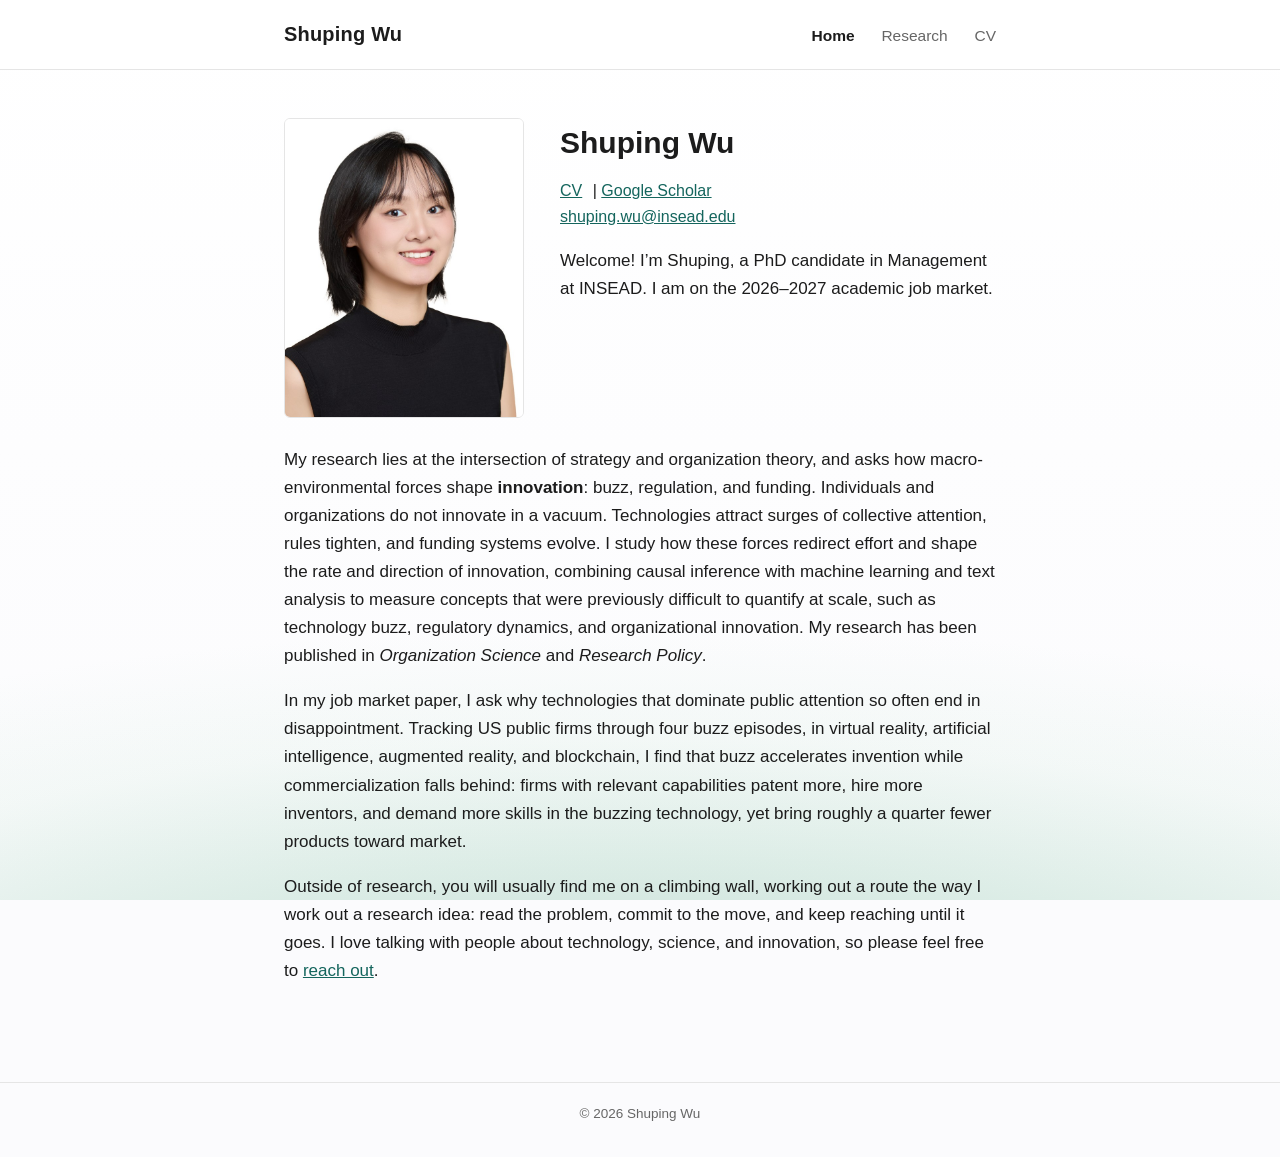
==== index.html @ 80a98ffb "Add files via upload" ====
<!DOCTYPE html>
<html lang="en">
<head>
  <meta charset="UTF-8">
  <meta name="viewport" content="width=device-width, initial-scale=1">
  <title>Shuping Wu</title>
  <meta name="description" content="Shuping Wu — PhD candidate in Management at INSEAD. Research on buzz, regulation, and funding in innovation.">
  <link rel="stylesheet" href="style.css">
</head>
<body>
  <nav>
    <div class="nav-inner">
      <a class="nav-name" href="index.html">Shuping Wu</a>
      <span class="nav-links">
        <a class="active" href="index.html">Home</a>
        <a href="research.html">Research</a>
        <a href="cv.html">CV</a>
      </span>
    </div>
  </nav>

  <main>
    <div class="home-header">
      <img class="headshot" src="photo.jpg" alt="Shuping Wu">
      <div class="home-intro">
        <h1>Shuping Wu</h1>
        <p class="contact-line">
          <a href="cv.html">CV</a> |
          <a href="https://scholar.google.com/citations?user=YOUR_SCHOLAR_ID">Google Scholar</a><br>
          <a href="mailto:shuping.wu@insead.edu">shuping.wu@insead.edu</a>
        </p>
        <p>Welcome! I&rsquo;m Shuping, a PhD candidate in Management at INSEAD. I am on the 2026&ndash;2027 academic job market.</p>
      </div>
    </div>

    <p>My research lies at the intersection of strategy and organization theory, and asks how macro-environmental forces shape <strong>innovation</strong>: buzz, regulation, and funding. Individuals and organizations do not innovate in a vacuum. Technologies attract surges of collective attention, rules tighten, and funding systems evolve. I study how these forces redirect effort and shape the rate and direction of innovation, combining causal inference with machine learning and text analysis to measure concepts that were previously difficult to quantify at scale, such as technology buzz, regulatory dynamics, and organizational innovation. My research has been published in <em>Organization Science</em> and <em>Research Policy</em>.</p>

    <p>In my job market paper, I ask why technologies that dominate public attention so often end in disappointment. Tracking US public firms through four buzz episodes, in virtual reality, artificial intelligence, augmented reality, and blockchain, I find that buzz accelerates invention while commercialization falls behind: firms with relevant capabilities patent more, hire more inventors, and demand more skills in the buzzing technology, yet bring roughly a quarter fewer products toward market.</p>

    <p>Outside of research, you will usually find me on a climbing wall, working out a route the way I work out a research idea: read the problem, commit to the move, and keep reaching until it goes. I love talking with people about technology, science, and innovation, so please feel free to <a href="mailto:shuping.wu@insead.edu">reach out</a>.</p>
  </main>

  <footer>&copy; 2026 Shuping Wu</footer>
</body>
</html>
---- style.css ----
/* Shuping Wu — personal academic site */
:root {
  --text: #1c1c1c;
  --muted: #666;
  --accent: #14655d;
  --rule: #e5e5e5;
  --bg: #ffffff;
}

* { box-sizing: border-box; }

body {
  margin: 0;
  font-family: -apple-system, BlinkMacSystemFont, "Segoe UI", Helvetica, Arial, sans-serif;
  font-size: 17px;
  line-height: 1.65;
  color: var(--text);
  background: #fbfbfd; /* Apple's near-white */
}

/* Apple-style gradient: one smooth green wash rising from the bottom of the
   viewport, dissolving into near-white before it reaches the text. */
body::before {
  content: "";
  position: fixed;
  inset: 0;
  z-index: -1;
  pointer-events: none;
  background:
    radial-gradient(140% 62% at 50% 118%,
      rgba(64, 145, 118, 0.34) 0%,     /* deep sea green */
      rgba(122, 191, 158, 0.24) 36%,   /* jade */
      rgba(190, 226, 205, 0.14) 58%,   /* pale mint */
      rgba(251, 251, 253, 0) 78%),
    linear-gradient(180deg, #ffffff 0%, #fbfbfd 100%);
}

/* ---------- Navigation ---------- */
nav {
  border-bottom: 1px solid var(--rule);
  background: rgba(255, 255, 255, 0.85);
}
.nav-inner {
  max-width: 760px;
  margin: 0 auto;
  padding: 18px 24px;
  display: flex;
  align-items: baseline;
  justify-content: space-between;
  flex-wrap: wrap;
  gap: 8px;
}
.nav-name {
  font-size: 20px;
  font-weight: 600;
  color: var(--text);
  text-decoration: none;
  letter-spacing: 0.2px;
}
.nav-links a {
  color: var(--muted);
  text-decoration: none;
  margin-left: 22px;
  font-size: 15.5px;
}
.nav-links a:hover { color: var(--accent); }
.nav-links a.active { color: var(--text); font-weight: 600; }

/* ---------- Layout ---------- */
main {
  max-width: 760px;
  margin: 0 auto;
  padding: 48px 24px 80px;
}

h1 { font-size: 30px; font-weight: 700; margin: 0 0 6px; }
h2 {
  font-size: 21px;
  font-weight: 650;
  margin: 40px 0 12px;
  padding-bottom: 6px;
  border-bottom: 1px solid var(--rule);
}
a { color: var(--accent); }
a:hover { text-decoration: underline; }
.muted { color: var(--muted); }

/* ---------- Home ---------- */
.home-header {
  display: flex;
  gap: 36px;
  align-items: flex-start;
  flex-wrap: wrap;
  margin-bottom: 28px;
}
.headshot {
  width: 240px;
  height: 300px;
  object-fit: cover;
  object-position: center 22%;
  border-radius: 6px;
  flex-shrink: 0;
  background: #fff;
  border: 1px solid var(--rule);
}
.home-intro { flex: 1; min-width: 260px; }
.contact-line { margin: 10px 0 0; font-size: 16px; }
.contact-line a { margin-right: 6px; }

/* ---------- Research ---------- */
.paper { margin-bottom: 26px; }
.paper-title { font-weight: 650; }
.paper-authors { color: var(--muted); font-size: 15.5px; }
.paper-status { font-size: 15.5px; font-style: italic; }
.paper-desc { margin: 6px 0 0; font-size: 16px; }

/* ---------- CV embed ---------- */
.cv-frame {
  width: 100%;
  height: 82vh;
  min-height: 600px;
  border: 1px solid var(--rule);
  border-radius: 6px;
  background: #fff;
}
.cv-actions { margin: 14px 0 22px; }

/* ---------- Footer ---------- */
footer {
  border-top: 1px solid var(--rule);
  color: var(--muted);
  font-size: 13.5px;
  text-align: center;
  padding: 20px 0 32px;
}

@media (max-width: 620px) {
  .home-header { flex-direction: column; align-items: center; text-align: center; }
  .nav-links a { margin-left: 14px; }
}
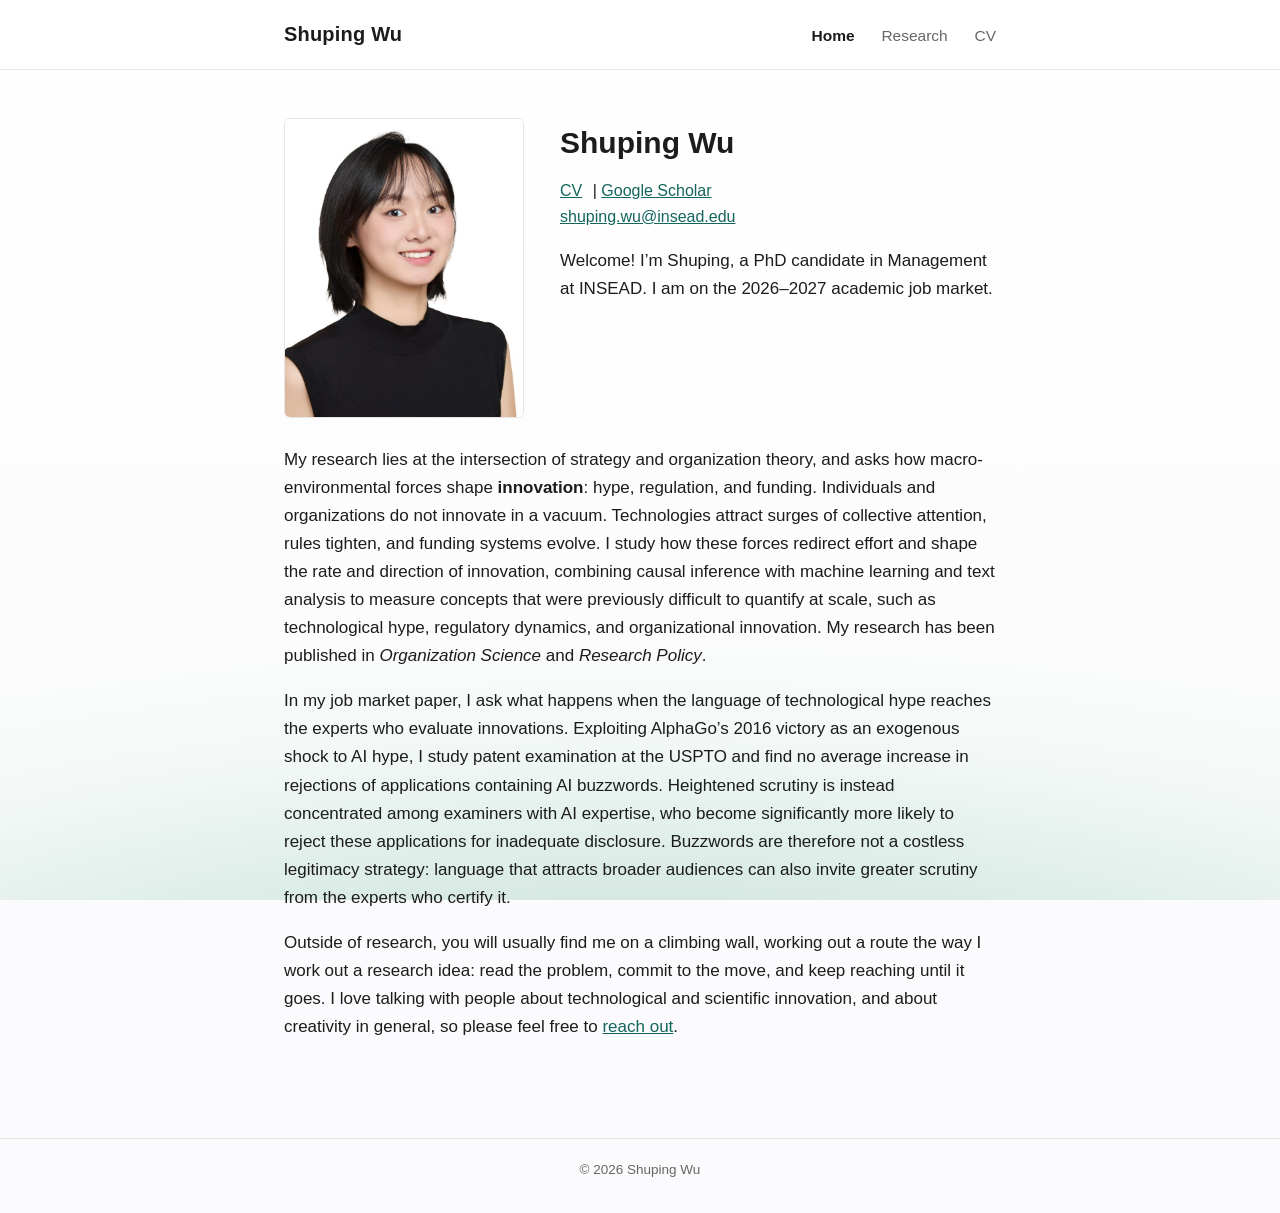
==== commit f0b15eb4: "Add files via upload" ====
--- a/index.html
+++ b/index.html
@@ -3,9 +3,43 @@
 <head>
   <meta charset="UTF-8">
   <meta name="viewport" content="width=device-width, initial-scale=1">
-  <title>Shuping Wu</title>
-  <meta name="description" content="Shuping Wu — PhD candidate in Management at INSEAD. Research on buzz, regulation, and funding in innovation.">
+  <title>Shuping Wu | PhD Candidate in Management, INSEAD</title>
+  <meta name="description" content="Shuping Wu is a PhD candidate in Management at INSEAD on the 2026-2027 academic job market. Her research studies how hype, regulation, and funding shape innovation, published in Organization Science and Research Policy.">
+  <link rel="canonical" href="https://www.shupingwu.com/">
+  <meta property="og:type" content="profile">
+  <meta property="og:title" content="Shuping Wu | PhD Candidate in Management, INSEAD">
+  <meta property="og:description" content="PhD candidate in Management at INSEAD studying how hype, regulation, and funding shape innovation.">
+  <meta property="og:url" content="https://www.shupingwu.com/">
+  <meta property="og:image" content="https://www.shupingwu.com/photo.jpg">
+  <meta name="twitter:card" content="summary">
   <link rel="stylesheet" href="style.css">
+  <script type="application/ld+json">
+  {
+    "@context": "https://schema.org",
+    "@type": "Person",
+    "name": "Shuping Wu",
+    "givenName": "Shuping",
+    "familyName": "Wu",
+    "url": "https://www.shupingwu.com/",
+    "image": "https://www.shupingwu.com/photo.jpg",
+    "email": "mailto:shuping.wu@insead.edu",
+    "jobTitle": "PhD Candidate in Management",
+    "affiliation": {
+      "@type": "CollegeOrUniversity",
+      "name": "INSEAD",
+      "url": "https://www.insead.edu/"
+    },
+    "alumniOf": [
+      { "@type": "CollegeOrUniversity", "name": "ESSEC Business School" },
+      { "@type": "CollegeOrUniversity", "name": "Beijing Foreign Studies University" }
+    ],
+    "knowsAbout": ["Innovation", "Strategy", "Organization Theory", "Technological Hype", "Patents", "Regulation", "Science of Science"],
+    "sameAs": [
+      "https://scholar.google.com/citations?user=YOUR_SCHOLAR_ID",
+      "https://www.linkedin.com/in/YOUR_LINKEDIN"
+    ]
+  }
+  </script>
 </head>
 <body>
   <nav>
@@ -33,11 +67,11 @@
       </div>
     </div>
 
-    <p>My research lies at the intersection of strategy and organization theory, and asks how macro-environmental forces shape <strong>innovation</strong>: buzz, regulation, and funding. Individuals and organizations do not innovate in a vacuum. Technologies attract surges of collective attention, rules tighten, and funding systems evolve. I study how these forces redirect effort and shape the rate and direction of innovation, combining causal inference with machine learning and text analysis to measure concepts that were previously difficult to quantify at scale, such as technology buzz, regulatory dynamics, and organizational innovation. My research has been published in <em>Organization Science</em> and <em>Research Policy</em>.</p>
+    <p>My research lies at the intersection of strategy and organization theory, and asks how macro-environmental forces shape <strong>innovation</strong>: hype, regulation, and funding. Individuals and organizations do not innovate in a vacuum. Technologies attract surges of collective attention, rules tighten, and funding systems evolve. I study how these forces redirect effort and shape the rate and direction of innovation, combining causal inference with machine learning and text analysis to measure concepts that were previously difficult to quantify at scale, such as technological hype, regulatory dynamics, and organizational innovation. My research has been published in <em>Organization Science</em> and <em>Research Policy</em>.</p>
 
-    <p>In my job market paper, I ask why technologies that dominate public attention so often end in disappointment. Tracking US public firms through four buzz episodes, in virtual reality, artificial intelligence, augmented reality, and blockchain, I find that buzz accelerates invention while commercialization falls behind: firms with relevant capabilities patent more, hire more inventors, and demand more skills in the buzzing technology, yet bring roughly a quarter fewer products toward market.</p>
+    <p>In my job market paper, I ask what happens when the language of technological hype reaches the experts who evaluate innovations. Exploiting AlphaGo&rsquo;s 2016 victory as an exogenous shock to AI hype, I study patent examination at the USPTO and find no average increase in rejections of applications containing AI buzzwords. Heightened scrutiny is instead concentrated among examiners with AI expertise, who become significantly more likely to reject these applications for inadequate disclosure. Buzzwords are therefore not a costless legitimacy strategy: language that attracts broader audiences can also invite greater scrutiny from the experts who certify it.</p>
 
-    <p>Outside of research, you will usually find me on a climbing wall, working out a route the way I work out a research idea: read the problem, commit to the move, and keep reaching until it goes. I love talking with people about technology, science, and innovation, so please feel free to <a href="mailto:shuping.wu@insead.edu">reach out</a>.</p>
+    <p>Outside of research, you will usually find me on a climbing wall, working out a route the way I work out a research idea: read the problem, commit to the move, and keep reaching until it goes. I love talking with people about technological and scientific innovation, and about creativity in general, so please feel free to <a href="mailto:shuping.wu@insead.edu">reach out</a>.</p>
   </main>
 
   <footer>&copy; 2026 Shuping Wu</footer>
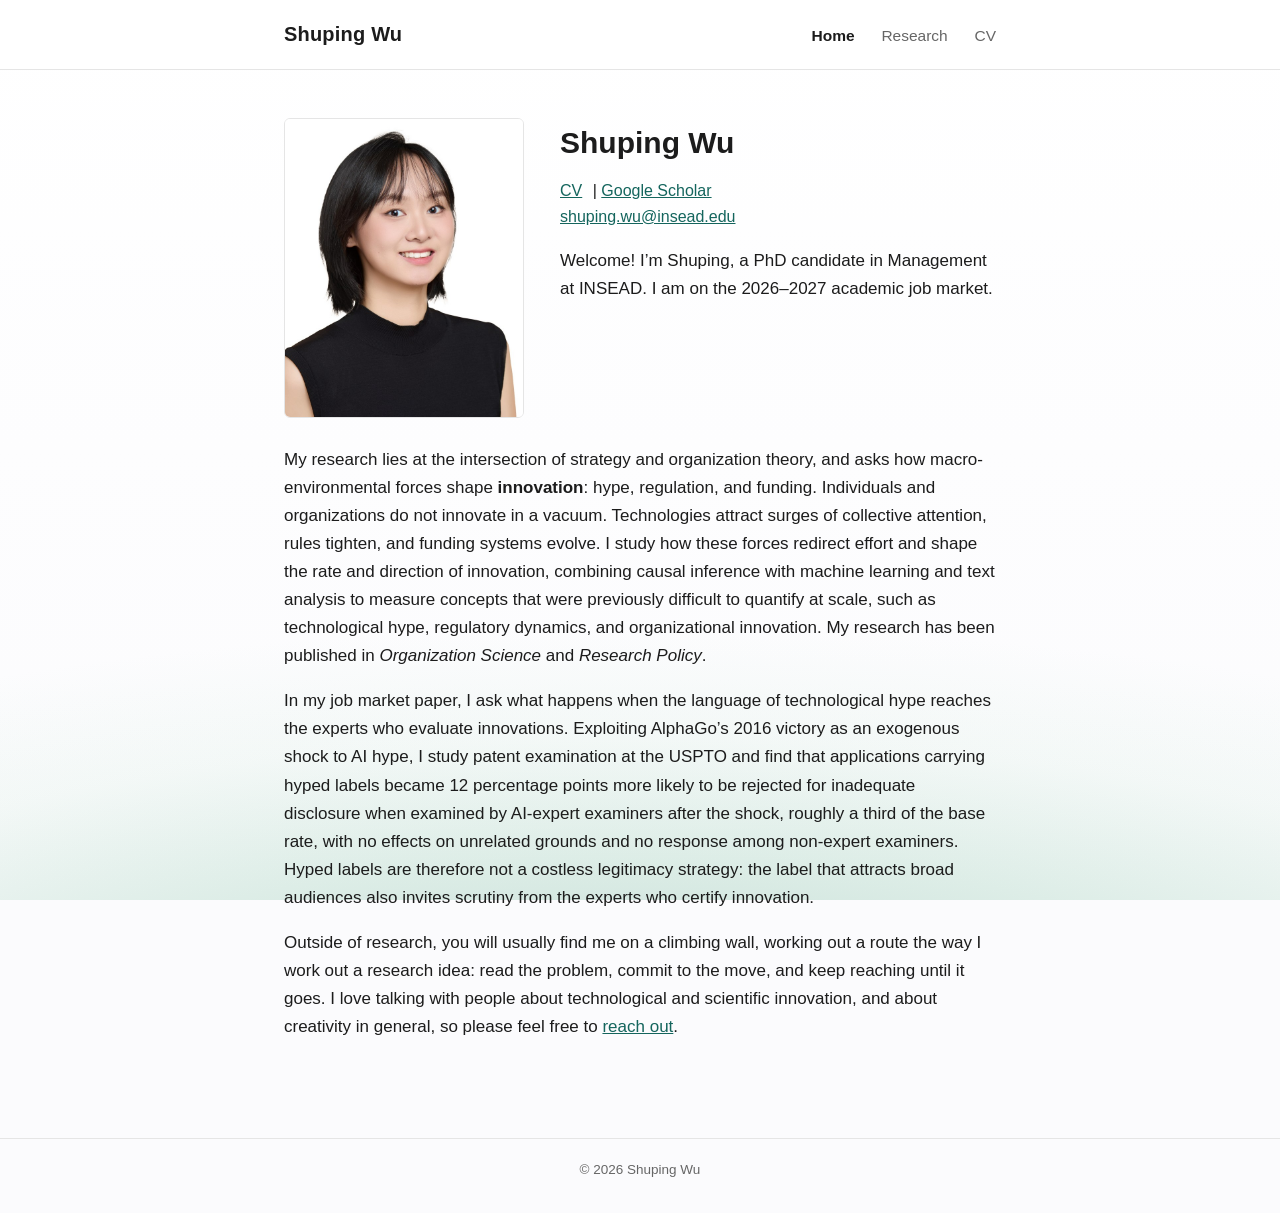
==== commit ae743d96: "Add files via upload" ====
--- a/index.html
+++ b/index.html
@@ -69,7 +69,7 @@
 
     <p>My research lies at the intersection of strategy and organization theory, and asks how macro-environmental forces shape <strong>innovation</strong>: hype, regulation, and funding. Individuals and organizations do not innovate in a vacuum. Technologies attract surges of collective attention, rules tighten, and funding systems evolve. I study how these forces redirect effort and shape the rate and direction of innovation, combining causal inference with machine learning and text analysis to measure concepts that were previously difficult to quantify at scale, such as technological hype, regulatory dynamics, and organizational innovation. My research has been published in <em>Organization Science</em> and <em>Research Policy</em>.</p>
 
-    <p>In my job market paper, I ask what happens when the language of technological hype reaches the experts who evaluate innovations. Exploiting AlphaGo&rsquo;s 2016 victory as an exogenous shock to AI hype, I study patent examination at the USPTO and find no average increase in rejections of applications containing AI buzzwords. Heightened scrutiny is instead concentrated among examiners with AI expertise, who become significantly more likely to reject these applications for inadequate disclosure. Buzzwords are therefore not a costless legitimacy strategy: language that attracts broader audiences can also invite greater scrutiny from the experts who certify it.</p>
+    <p>In my job market paper, I ask what happens when the language of technological hype reaches the experts who evaluate innovations. Exploiting AlphaGo&rsquo;s 2016 victory as an exogenous shock to AI hype, I study patent examination at the USPTO and find that applications carrying hyped labels became 12 percentage points more likely to be rejected for inadequate disclosure when examined by AI-expert examiners after the shock, roughly a third of the base rate, with no effects on unrelated grounds and no response among non-expert examiners. Hyped labels are therefore not a costless legitimacy strategy: the label that attracts broad audiences also invites scrutiny from the experts who certify innovation.</p>
 
     <p>Outside of research, you will usually find me on a climbing wall, working out a route the way I work out a research idea: read the problem, commit to the move, and keep reaching until it goes. I love talking with people about technological and scientific innovation, and about creativity in general, so please feel free to <a href="mailto:shuping.wu@insead.edu">reach out</a>.</p>
   </main>
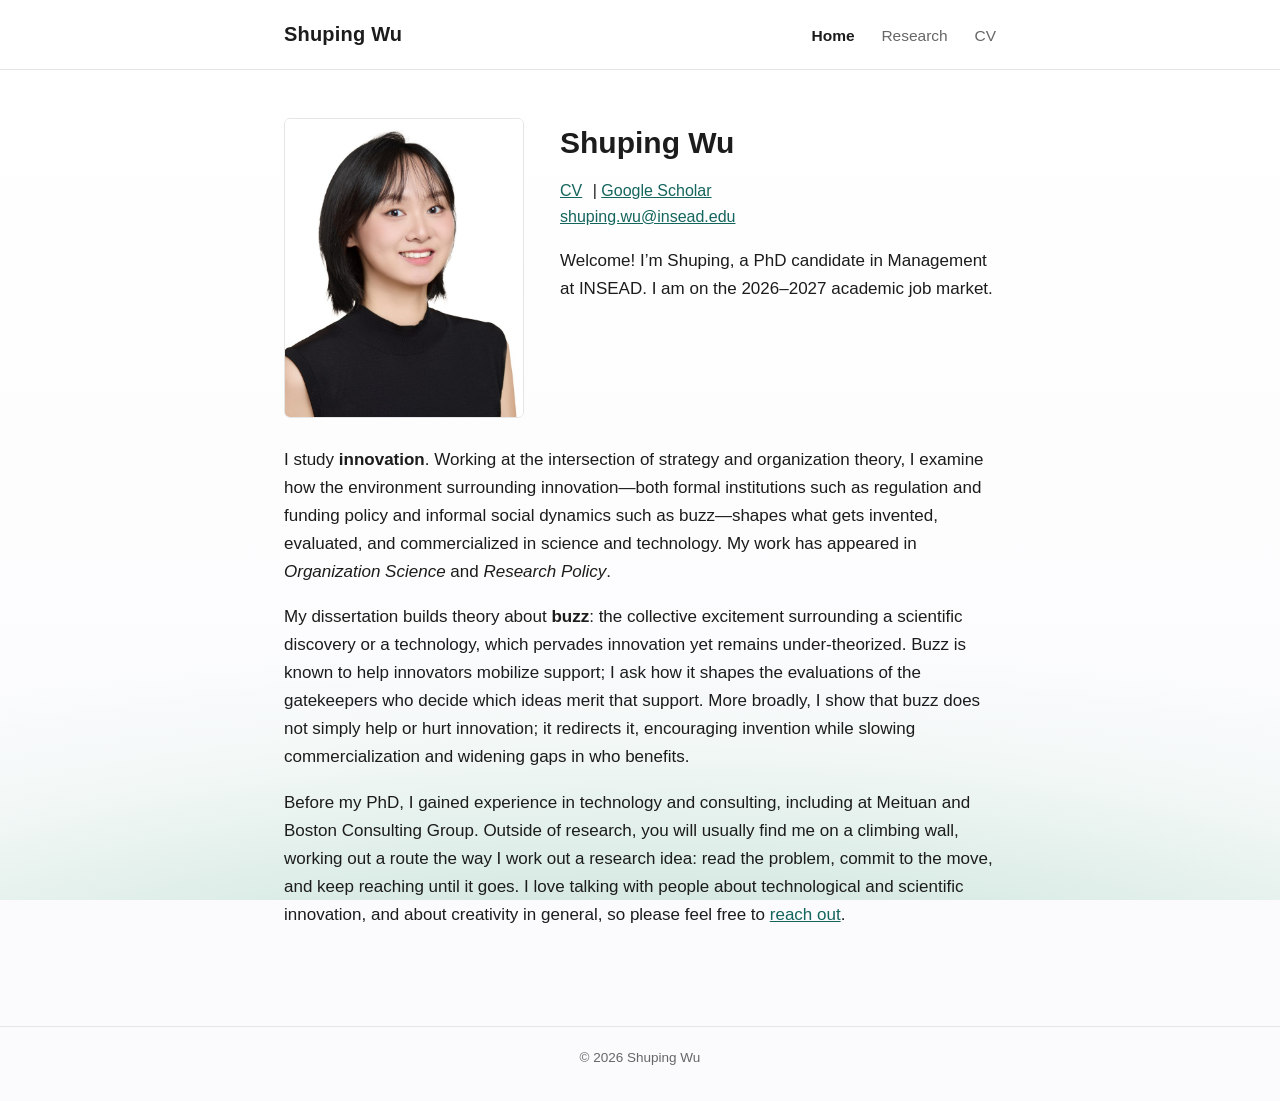
==== commit 5d89b1d9: "Add files via upload" ====
--- a/index.html
+++ b/index.html
@@ -4,11 +4,11 @@
   <meta charset="UTF-8">
   <meta name="viewport" content="width=device-width, initial-scale=1">
   <title>Shuping Wu | PhD Candidate in Management, INSEAD</title>
-  <meta name="description" content="Shuping Wu is a PhD candidate in Management at INSEAD on the 2026-2027 academic job market. Her research studies how hype, regulation, and funding shape innovation, published in Organization Science and Research Policy.">
+  <meta name="description" content="Shuping Wu is a PhD candidate in Management at INSEAD on the 2026-2027 academic job market. Her research studies how buzz, regulation, and funding shape innovation, published in Organization Science and Research Policy.">
   <link rel="canonical" href="https://www.shupingwu.com/">
   <meta property="og:type" content="profile">
   <meta property="og:title" content="Shuping Wu | PhD Candidate in Management, INSEAD">
-  <meta property="og:description" content="PhD candidate in Management at INSEAD studying how hype, regulation, and funding shape innovation.">
+  <meta property="og:description" content="PhD candidate in Management at INSEAD studying how buzz, regulation, and funding shape innovation.">
   <meta property="og:url" content="https://www.shupingwu.com/">
   <meta property="og:image" content="https://www.shupingwu.com/photo.jpg">
   <meta name="twitter:card" content="summary">
@@ -33,10 +33,9 @@
       { "@type": "CollegeOrUniversity", "name": "ESSEC Business School" },
       { "@type": "CollegeOrUniversity", "name": "Beijing Foreign Studies University" }
     ],
-    "knowsAbout": ["Innovation", "Strategy", "Organization Theory", "Technological Hype", "Patents", "Regulation", "Science of Science"],
+    "knowsAbout": ["Innovation", "Strategy", "Organization Theory", "Technology Buzz", "Patents", "Institutional Gatekeeping", "Regulation", "Science of Science"],
     "sameAs": [
-      "https://scholar.google.com/citations?user=YOUR_SCHOLAR_ID",
-      "https://www.linkedin.com/in/YOUR_LINKEDIN"
+      "https://scholar.google.com/citations?user=B-IU9f0AAAAJ"
     ]
   }
   </script>
@@ -60,18 +59,18 @@
         <h1>Shuping Wu</h1>
         <p class="contact-line">
           <a href="cv.html">CV</a> |
-          <a href="https://scholar.google.com/citations?user=YOUR_SCHOLAR_ID">Google Scholar</a><br>
+          <a href="https://scholar.google.com/citations?user=B-IU9f0AAAAJ">Google Scholar</a><br>
           <a href="mailto:shuping.wu@insead.edu">shuping.wu@insead.edu</a>
         </p>
         <p>Welcome! I&rsquo;m Shuping, a PhD candidate in Management at INSEAD. I am on the 2026&ndash;2027 academic job market.</p>
       </div>
     </div>
 
-    <p>My research lies at the intersection of strategy and organization theory, and asks how macro-environmental forces shape <strong>innovation</strong>: hype, regulation, and funding. Individuals and organizations do not innovate in a vacuum. Technologies attract surges of collective attention, rules tighten, and funding systems evolve. I study how these forces redirect effort and shape the rate and direction of innovation, combining causal inference with machine learning and text analysis to measure concepts that were previously difficult to quantify at scale, such as technological hype, regulatory dynamics, and organizational innovation. My research has been published in <em>Organization Science</em> and <em>Research Policy</em>.</p>
+    <p>I study <strong>innovation</strong>. Working at the intersection of strategy and organization theory, I examine how the environment surrounding innovation&mdash;both formal institutions such as regulation and funding policy and informal social dynamics such as buzz&mdash;shapes what gets invented, evaluated, and commercialized in science and technology. My work has appeared in <em>Organization Science</em> and <em>Research Policy</em>.</p>
 
-    <p>In my job market paper, I ask what happens when the language of technological hype reaches the experts who evaluate innovations. Exploiting AlphaGo&rsquo;s 2016 victory as an exogenous shock to AI hype, I study patent examination at the USPTO and find that applications carrying hyped labels became 12 percentage points more likely to be rejected for inadequate disclosure when examined by AI-expert examiners after the shock, roughly a third of the base rate, with no effects on unrelated grounds and no response among non-expert examiners. Hyped labels are therefore not a costless legitimacy strategy: the label that attracts broad audiences also invites scrutiny from the experts who certify innovation.</p>
+    <p>My dissertation builds theory about <strong>buzz</strong>: the collective excitement surrounding a scientific discovery or a technology, which pervades innovation yet remains under-theorized. Buzz is known to help innovators mobilize support; I ask how it shapes the evaluations of the gatekeepers who decide which ideas merit that support. More broadly, I show that buzz does not simply help or hurt innovation; it redirects it, encouraging invention while slowing commercialization and widening gaps in who benefits.</p>
 
-    <p>Outside of research, you will usually find me on a climbing wall, working out a route the way I work out a research idea: read the problem, commit to the move, and keep reaching until it goes. I love talking with people about technological and scientific innovation, and about creativity in general, so please feel free to <a href="mailto:shuping.wu@insead.edu">reach out</a>.</p>
+    <p>Before my PhD, I gained experience in technology and consulting, including at Meituan and Boston Consulting Group. Outside of research, you will usually find me on a climbing wall, working out a route the way I work out a research idea: read the problem, commit to the move, and keep reaching until it goes. I love talking with people about technological and scientific innovation, and about creativity in general, so please feel free to <a href="mailto:shuping.wu@insead.edu">reach out</a>.</p>
   </main>
 
   <footer>&copy; 2026 Shuping Wu</footer>
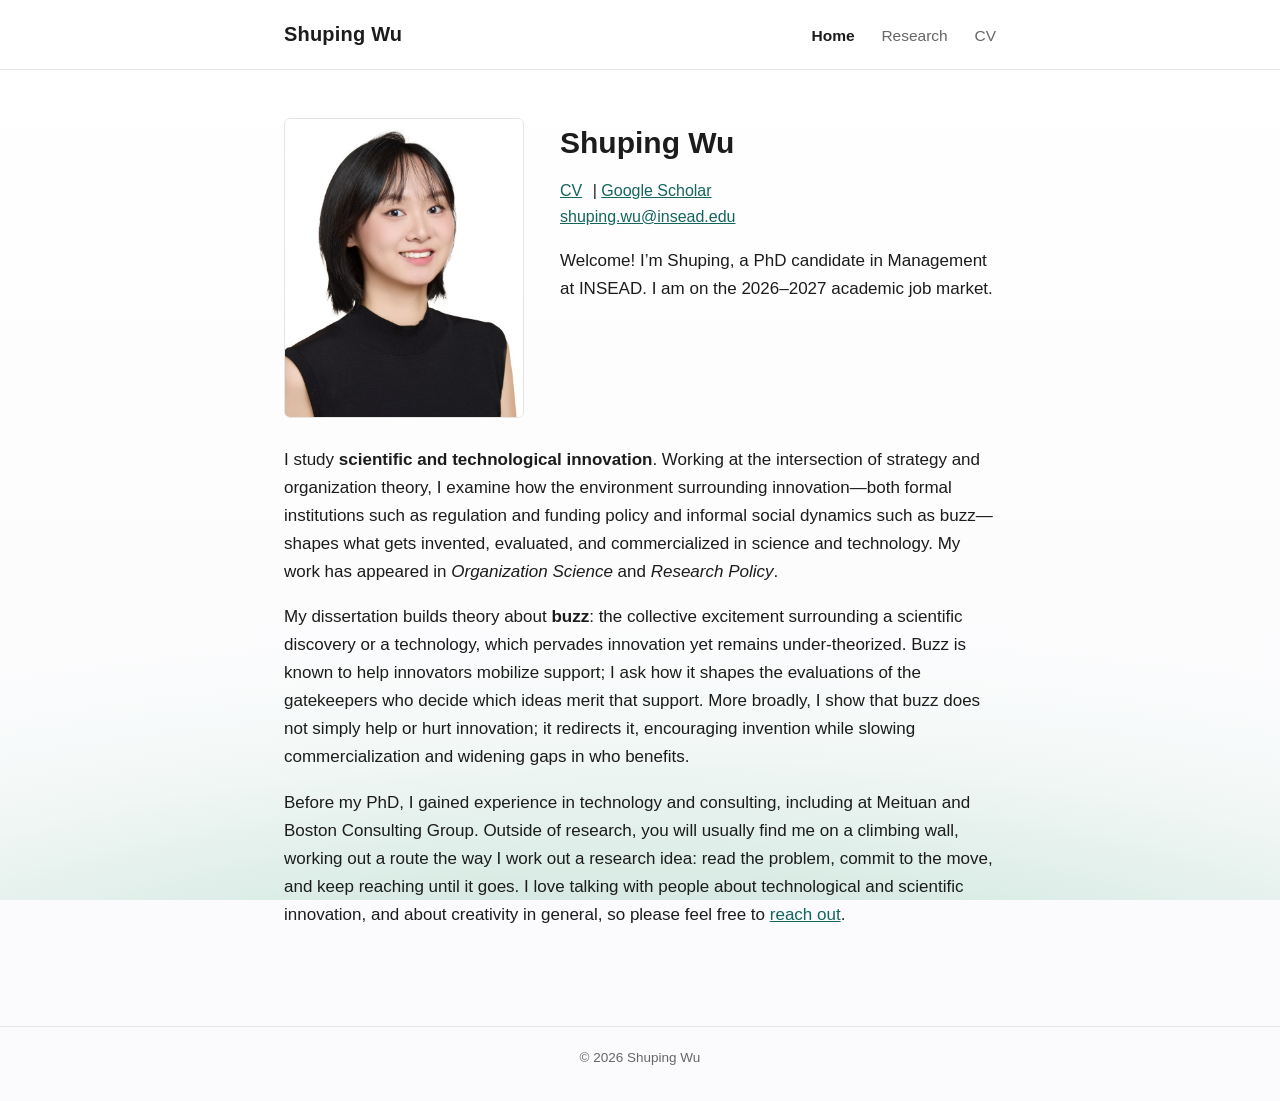
==== commit 2f7aff61: "Add files via upload" ====
--- a/index.html
+++ b/index.html
@@ -66,7 +66,7 @@
       </div>
     </div>
 
-    <p>I study <strong>innovation</strong>. Working at the intersection of strategy and organization theory, I examine how the environment surrounding innovation&mdash;both formal institutions such as regulation and funding policy and informal social dynamics such as buzz&mdash;shapes what gets invented, evaluated, and commercialized in science and technology. My work has appeared in <em>Organization Science</em> and <em>Research Policy</em>.</p>
+    <p>I study <strong>scientific and technological innovation</strong>. Working at the intersection of strategy and organization theory, I examine how the environment surrounding innovation&mdash;both formal institutions such as regulation and funding policy and informal social dynamics such as buzz&mdash;shapes what gets invented, evaluated, and commercialized in science and technology. My work has appeared in <em>Organization Science</em> and <em>Research Policy</em>.</p>
 
     <p>My dissertation builds theory about <strong>buzz</strong>: the collective excitement surrounding a scientific discovery or a technology, which pervades innovation yet remains under-theorized. Buzz is known to help innovators mobilize support; I ask how it shapes the evaluations of the gatekeepers who decide which ideas merit that support. More broadly, I show that buzz does not simply help or hurt innovation; it redirects it, encouraging invention while slowing commercialization and widening gaps in who benefits.</p>
 
